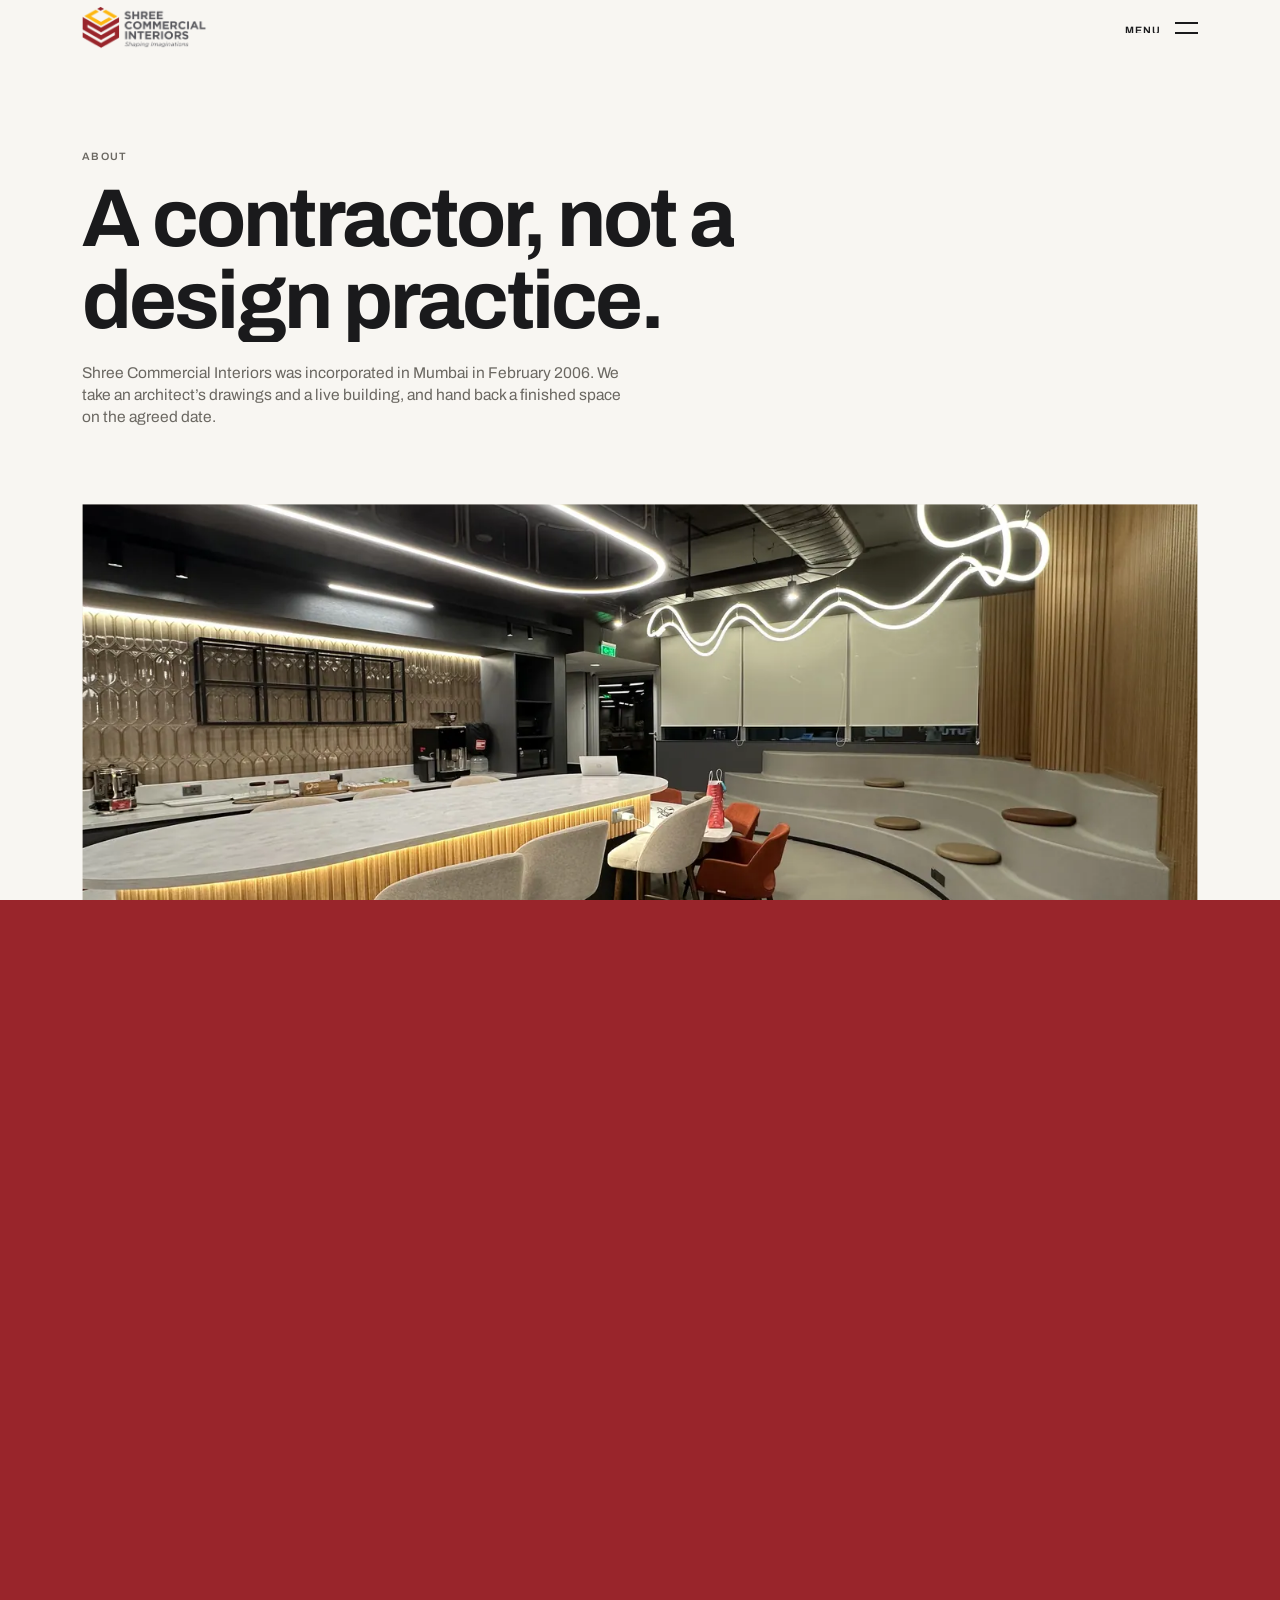
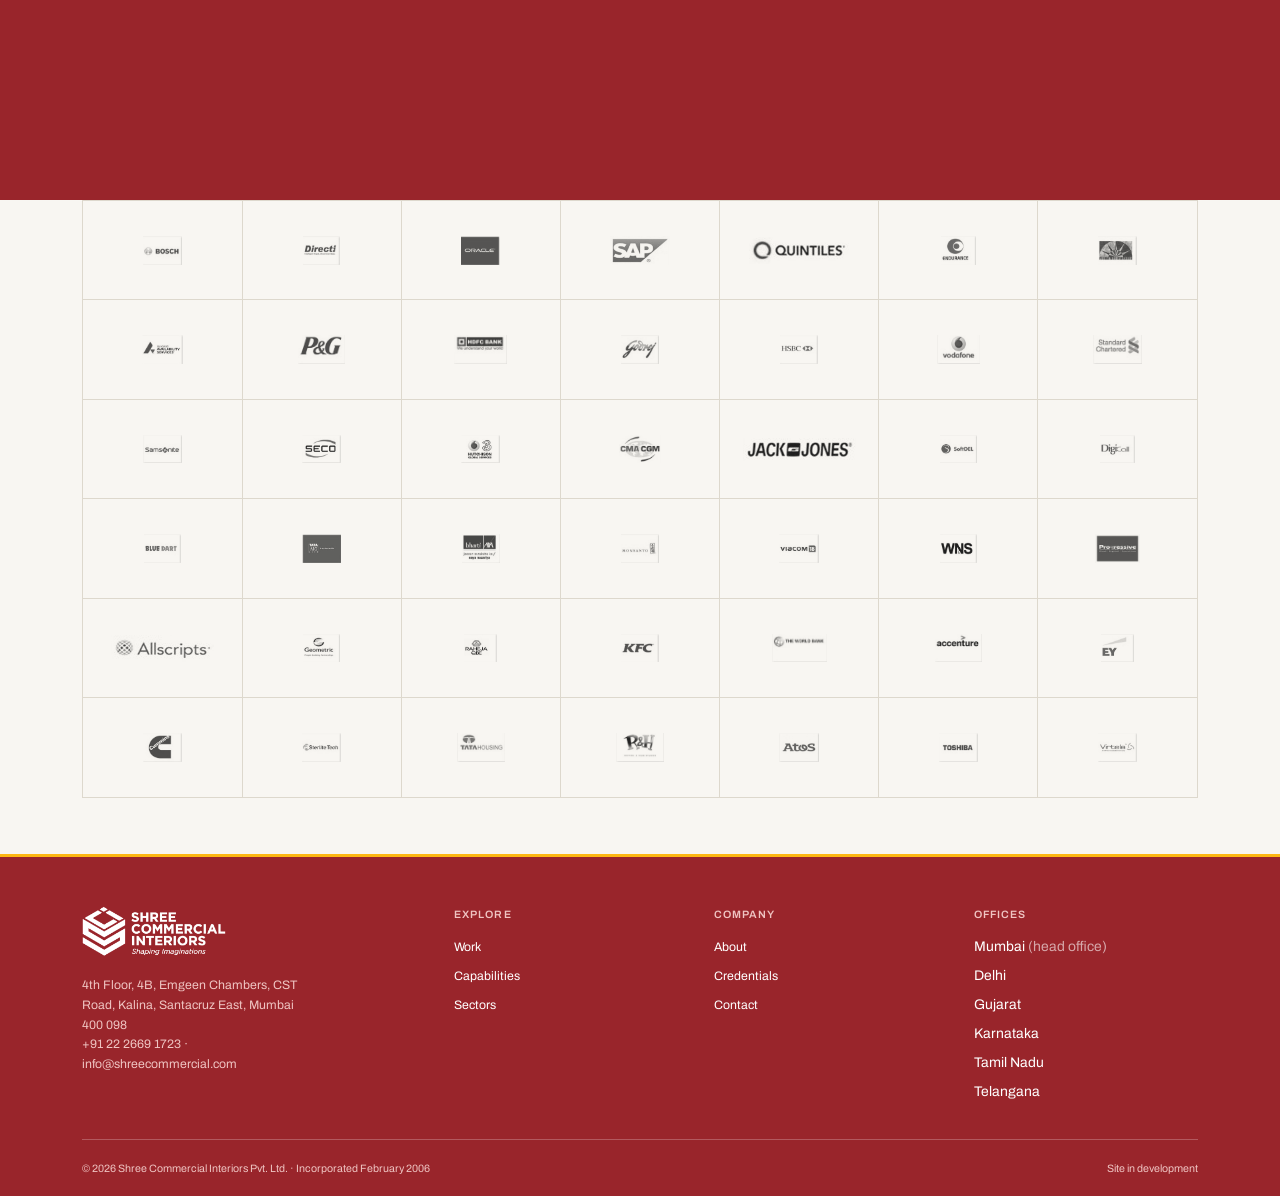
==== about.html @ 25ffe942 "Initial deploy of SCIPL static site" ====
<!-- GENERATED by tools/build_pages.py from _shell.html + _pages/about.html — do not hand-edit -->
<!DOCTYPE html>
<html lang="en" data-motion="on">
<head>
<meta charset="utf-8">
<meta name="viewport" content="width=device-width, initial-scale=1">
<title>About — SCIPL</title>
<meta name="description" content="Shree Commercial Interiors Pvt. Ltd., incorporated in Mumbai in February 2006. A turnkey interior contractor, not a design practice.">
<meta name="robots" content="noindex, nofollow">
<link rel="preconnect" href="https://fonts.googleapis.com">
<link rel="preconnect" href="https://fonts.gstatic.com" crossorigin>
<link href="https://fonts.googleapis.com/css2?family=Archivo:wght@400;500;600;700&display=swap" rel="stylesheet">
<link rel="stylesheet" href="assets/css/theme.css">
<link rel="stylesheet" href="assets/css/site.css">
<script>
  /* motion preference before first paint, so nothing animates that shouldn't.
     ?qa=1 is the screenshot rig's switch: it settles the page into its resting
     state (no intro, no transition veil, no entrances mid-flight) so a headless
     capture is deterministic and photographs the design rather than a frame of
     its animation. See tools/shots.ps1. */
  var _q = new URLSearchParams(location.search);
  var _qa = _q.get('qa') === '1';
  if (_qa) document.documentElement.dataset.qa = '1';
  document.documentElement.dataset.motion =
    _qa ? 'off' : (localStorage.getItem('scipl.motion') || 'on');

  /* ⭐ The intro decision is made HERE, in the head, before the first paint —
     not in motion.js at DOMContentLoaded. Deciding it later means the page
     paints, and only then does the curtain drop over it, which reads as a flash
     of the site followed by a loader: the exact opposite of the effect.
     ?intro=1 forces it, which is how to see it again without a new tab. */
  try {
    var _force = _q.get('intro') === '1';
    var _skip = _qa
      || (localStorage.getItem('scipl.motion') || 'on') === 'off'
      || matchMedia('(prefers-reduced-motion: reduce)').matches
      || (!_force && sessionStorage.getItem('scipl.intro') === '1');
    if (!_skip) {
      document.documentElement.dataset.intro = '1';
      sessionStorage.setItem('scipl.intro', '1');
    }
  } catch (e) { /* storage blocked: simply no intro */ }
</script>
</head>
<body data-page="about">

<a class="skip" href="#main">Skip to content</a>
<div class="progress" aria-hidden="true"></div>
<div class="cur" aria-hidden="true"><span class="cur__x"></span><span class="cur__lbl"></span></div>

<!-- ===================== INTRO ======================
     Once per session, hard-capped, skipped under reduced motion. The document
     below it is complete the whole time — see the note in site.css. -->
<div class="load" role="presentation">
  <div class="load__panel load__panel--a"></div>
  <div class="load__panel load__panel--b"></div>
  <div class="load__in">
    <img class="load__logo" src="assets/brand/scipl-logo.png" width="525" height="184" alt="">
    <span class="load__wm">Shaping imaginations since 2006</span>
  </div>
  <div class="load__n"><b>00</b><sup>%</sup></div>
  <div class="load__track"><i></i></div>
</div>

<!-- ===================== HEADER ===================== -->
<header class="hdr">
  <div class="wrap hdr__in">
    <!-- The real lockup from the client's deck, in two variants: the colour one
         for paper, a knockout for when the header sits over a photograph or the
         menu is open. See tools/build_brand_assets.py. -->
    <a class="brand" href="index.html" data-nav aria-label="Shree Commercial Interiors — home">
      <img class="brand__c" src="assets/brand/scipl-logo.png" width="525" height="184"
           alt="Shree Commercial Interiors">
      <img class="brand__w" src="assets/brand/scipl-logo-white.png" width="525" height="184"
           alt="" aria-hidden="true">
    </a>

    <button class="burger" aria-label="Menu" aria-expanded="false" aria-controls="menu">
      <span class="burger__lbl"><i>Menu</i><i>Menu</i></span>
      <span class="burger__bars" aria-hidden="true"><i></i><i></i></span>
    </button>
  </div>
</header>

<!-- ===================== MENU ======================
     The whole navigation, at every width. Every entry is a standalone page. -->
<nav class="menu" id="menu" aria-label="Primary" aria-hidden="true">
  <div class="menu__in">
    <ul class="menu__list">
      <li><a href="work.html" data-nav data-view="assets/img/ultratech-ahura-center-mumbai/01-880.jpg"><span class="n">01</span><span class="t">Work</span></a></li>
      <li><a href="capabilities.html" data-nav data-view="assets/img/tesla-service-center-mumbai/03-880.jpg"><span class="n">02</span><span class="t">Capabilities</span></a></li>
      <li><a href="sectors.html" data-nav data-view="assets/img/sparsh-hospital-hennur-bangalore/01-880.jpg"><span class="n">03</span><span class="t">Sectors</span></a></li>
      <li><a href="about.html" data-nav data-view="assets/img/knight-frank-office-bangalore/05-880.jpg"><span class="n">04</span><span class="t">About</span></a></li>
      <li><a href="credentials.html" data-nav data-view="assets/img/cpl-mumbai/02-880.jpg"><span class="n">05</span><span class="t">Credentials</span></a></li>
      <li><a href="contact.html" data-nav data-view="assets/img/phoenix-centaurus-hyderabad/01-880.jpg"><span class="n">06</span><span class="t">Contact</span></a></li>
    </ul>
    <div class="menu__view" aria-hidden="true"></div>
    <div class="menu__foot">
      <p class="meta">Mumbai · Delhi · Gujarat · Karnataka · Tamil Nadu · Telangana</p>
      <p><a class="u" href="tel:+912226691723">+91 22 2669 1723</a> &nbsp;·&nbsp;
         <a class="u" href="mailto:info@shreecommercial.com">info@shreecommercial.com</a></p>
    </div>
  </div>
</nav>

<main id="main">
<section class="section" style="padding-top:calc(var(--header-h) + var(--section-y))">
  <div class="wrap">
    <div class="ph__title">
      <p class="meta">About</p>
      <h1 class="display" style="margin-top:var(--space-4);max-width:16ch">A contractor, not a design practice.</h1>
      <p class="lead muted" style="margin-top:var(--space-5)">Shree Commercial Interiors was
        incorporated in Mumbai in February 2006. We take an architect’s drawings and a live
        building, and hand back a finished space on the agreed date.</p>
    </div>
  </div>
</section>

<section class="section" style="padding-top:0">
  <div class="wrap">
    <div class="fig rv" style="aspect-ratio:21/9">
      <picture>
        <source type="image/webp" srcset="assets/img/knight-frank-office-bangalore/05-880.webp 880w, assets/img/knight-frank-office-bangalore/05-1400.webp 1400w, assets/img/knight-frank-office-bangalore/05-2000.webp 2000w" sizes="100vw">
        <img src="assets/img/knight-frank-office-bangalore/05-1400.jpg" alt="Knight Frank, Bangalore — interior fit-out by SCIPL" loading="lazy" decoding="async">
      </picture>
    </div>
  </div>
</section>

<!-- ⭐ No statistics band on the homepage — SCIPL loses that comparison against
     competitors claiming 900+ and 1800+ projects. Here, on a page a reader has
     chosen to open, the same facts are context rather than a contest. -->
<section class="section">
  <div class="wrap">
    <div class="stats rv-stagger">
      <!-- deliberately not a count-up: a year rolling from zero reads as a
           quantity, which it is not -->
      <div class="stat"><b>2006</b><p>Incorporated in Mumbai, February 2006</p></div>
      <div class="stat"><b><span data-count="100" data-suffix="+">100+</span></b><p>Projects delivered</p></div>
      <div class="stat"><b><span data-count="6">6</span></b><p>States with a branch presence</p></div>
      <div class="stat"><b><span data-count="15">15</span></b><p>Trades carried in-house or coordinated</p></div>
    </div>
  </div>
</section>

<section class="section field">
  <svg class="field__mark" viewBox="0 0 240 176" fill="none" aria-hidden="true">
    <path fill="currentColor" d="M120 26 186 49v22l-66 23-66-23V49z"/>
    <path fill="currentColor" d="M120 96 202 68v26l-82 28-82-28V68z"/>
    <path fill="currentColor" d="M120 132 202 104v26l-82 28-82-28v-26z"/>
  </svg>
  <div class="wrap">
    <div class="sec-head">
      <div class="sec-head__l">
        <span class="bar" aria-hidden="true"></span>
        <h2>Management</h2>
      </div>
      <p class="sec-head__r">Named accountability, above and below director level.</p>
    </div>
    <div class="grid grid--3 rv-stagger">
      <div>
        <h4>Mahendra Mandal</h4>
        <p class="meta" style="margin-top:var(--space-2)">Founder &amp; Director</p>
        <p style="margin-top:var(--space-4);font-size:var(--fs-small)">Founded the company in 2006
          and has led delivery on every major account since.</p>
      </div>
      <div>
        <h4>Babita Mandal</h4>
        <p class="meta" style="margin-top:var(--space-2)">Director, Business Development</p>
        <p style="margin-top:var(--space-4);font-size:var(--fs-small)">Client relationships,
          tendering and the commercial side of every contract.</p>
      </div>
      <div>
        <h4><span class="awaiting" title="Placeholder — awaiting content from SCIPL">Project delivery team</span></h4>
        <p class="meta" style="margin-top:var(--space-2)">Project managers &amp; site in-charge</p>
        <p style="margin-top:var(--space-4);font-size:var(--fs-small)">Names and photographs to be
          supplied — no competitor in the sector names anyone below director level, which is
          exactly why doing so is worth it.</p>
      </div>
    </div>
  </div>
</section>

<section class="section">
  <div class="wrap">
    <div class="sec-head">
      <div class="sec-head__l">
        <span class="bar" aria-hidden="true"></span>
        <h2>Clients</h2>
      </div>
      <p class="sec-head__r"><span class="awaiting" title="Placeholder — awaiting content from SCIPL">Logos recovered from the 2026 profile deck — vector originals still to be supplied</span></p>
    </div>
    <div class="logos logos--grid"></div>
  </div>
</section>
</main>

<!-- ===================== FOOTER ===================== -->
<footer class="ftr">
  <div class="wrap">
    <div class="ftr__cols">
      <div>
        <a class="brand brand--solo" href="index.html" data-nav>
          <img class="brand__w" src="assets/brand/scipl-logo-white.png" width="525" height="184"
               alt="Shree Commercial Interiors">
        </a>
        <p style="margin-top:var(--space-5);max-width:32ch">
          4th Floor, 4B, Emgeen Chambers, CST Road, Kalina, Santacruz East, Mumbai 400 098<br>
          <a class="u" href="tel:+912226691723">+91 22 2669 1723</a> ·
          <a class="u" href="mailto:info@shreecommercial.com">info@shreecommercial.com</a>
        </p>
      </div>
      <div><h5>Explore</h5><ul>
        <li><a class="u" href="work.html" data-nav>Work</a></li>
        <li><a class="u" href="capabilities.html" data-nav>Capabilities</a></li>
        <li><a class="u" href="sectors.html" data-nav>Sectors</a></li>
      </ul></div>
      <div><h5>Company</h5><ul>
        <li><a class="u" href="about.html" data-nav>About</a></li>
        <li><a class="u" href="credentials.html" data-nav>Credentials</a></li>
        <li><a class="u" href="contact.html" data-nav>Contact</a></li>
      </ul></div>
      <div><h5>Offices</h5><ul>
        <li>Mumbai <span style="opacity:.6">(head office)</span></li>
        <li>Delhi</li><li>Gujarat</li><li>Karnataka</li><li>Tamil Nadu</li><li>Telangana</li>
      </ul></div>
    </div>
    <div class="ftr__base">
      <span>&copy; <span data-year></span> Shree Commercial Interiors Pvt. Ltd. · Incorporated February 2006</span>
      <span>Site in development</span>
    </div>
  </div>
</footer>

<script src="assets/vendor/gsap.min.js"></script>
<script src="assets/vendor/ScrollTrigger.min.js"></script>
<script src="assets/vendor/lenis.min.js"></script>
<script src="data/site-data.js"></script>
<script src="data/hero.js"></script>
<script src="data/logos.js"></script>
<script src="data/corrections.js"></script>
<script src="assets/js/motion.js"></script>
<script src="assets/js/site.js"></script>
</body>
</html>
---- assets/css/theme.css ----
/* ===========================================================================
   SCIPL — THEME
   ---------------------------------------------------------------------------
   One identity, not three. The prototype shipped Workshop / Marque / Measure so
   the client could choose; they did, and they chose across two of them:

     from WORKSHOP   Archivo, display set solid, the gold rule above a heading,
                     content uncovered rather than faded, the crosshair cursor
     from MEASURE    the warm bone ground, and maroon used as a full-bleed FIELD
                     — a chapter break the page falls into, not a link colour

   So this file is the intersection of those two documents, resolved into a
   single set of tokens. There is no [data-theme] switch any more and no theme
   layer indirection: site.css reads these names directly.

   Read brand/00-foundation.md, brand/01-blueprint.md (Workshop) and
   brand/03-imprint.md (Measure) before changing anything here.
   =========================================================================== */

/* ⭐ GLOBAL UI SCALE. Every size below is in rem off this one multiplier, so it
   rescales type, spacing, header and section rhythm together — what browser
   zoom does, baked in so every visitor sees the intended density.

   0.82: a notch tighter than the prototype's 0.8 felt, because the client asked
   for vertically compacter pages and the honest fix for that is spacing (see
   --section-y), not shrinking the type until it is hard to read. */
:root{ --ui: 0.82; }
html{ font-size: calc(16px * var(--ui)); }

:root{

  /* ---------------------------------------------------------- surface ---- */
  --bg:            #F8F6F2;   /* Workshop paper warmed toward Measure's bone */
  --bg-alt:        #EFEBE3;
  --surface:       #FFFFFF;
  --fg:            #1A1A1C;
  --fg-muted:      #6B6862;
  --rule:          #DDD8CD;
  --border:        #8B8780;

  /* ------------------------------------------------------------ brand ---- */
  /* Sampled from the logo pixels, not from the deck. Maroon is AAA on this
     ground (7.9:1) and carries text. Gold is 1.8:1 — it is a SURFACE colour and
     is used here only as a drawn graphic (the section rule) or as a hairline on
     a maroon field, never as text on paper. */
  --accent:        #99252B;
  --accent-hover:  #7E1B22;
  --accent-tint:   #F7EBE9;
  --on-accent:     #FFFFFF;
  --gold:          #FDB713;

  /* ------------------------------------------------- the maroon field ---- */
  /* Measure's signature: a chapter the page drops into full-bleed. */
  --field-bg:      #99252B;
  --field-fg:      #FFFFFF;
  --field-muted:   #EFC4C2;
  --field-rule:    rgba(255,255,255,.24);
  --field-accent:  #FDB713;

  --ink:           #141416;   /* the one near-black band: the loader curtain */

  /* ------------------------------------------------------------- type ---- */
  --font-display: 'Archivo', -apple-system, BlinkMacSystemFont, 'Segoe UI', Roboto, sans-serif;
  --font-body:    'Archivo', -apple-system, BlinkMacSystemFont, 'Segoe UI', Roboto, sans-serif;
  --font-mono:    ui-monospace, 'SF Mono', Menlo, Consolas, monospace;

  --fs-display: clamp(2.75rem, 1.1rem + 6.4vw, 6.25rem);
  --fs-h1:      clamp(2rem,    1.1rem + 3.6vw, 3.5rem);
  --fs-h2:      clamp(1.5rem,  1.0rem + 2.1vw, 2.625rem);
  --fs-h3:      clamp(1.25rem, 0.95rem + 1.2vw, 1.875rem);
  --fs-h4:      1.375rem;
  --fs-lg:      1.1875rem;
  --fs-body:    1.0625rem;
  --fs-small:   0.9375rem;
  --fs-meta:    0.8125rem;

  /* Display type SET SOLID. The two sites rated best in the sector study run
     ~1.0 leading (BW 54/54, Depa 68/70); it is their shared signature. */
  --lh-solid: 1;
  --lh-tight: 1.08;
  --lh-body:  1.6;

  --track-display: -0.035em;
  --track-h:       -0.025em;
  --track-meta:     0.1em;

  --w-display: 700;
  --w-h:       600;
  --w-body:    400;
  --w-strong:  600;

  --measure: 62ch;

  /* ------------------------------------------------------------ space ---- */
  --radius: 0;                 /* sector grammar: eight competitors, zero radius */
  --container: 92rem;
  --gutter: clamp(1.25rem, 3.6vw, 3.5rem);

  --space-1:0.25rem;  --space-2:0.5rem;  --space-3:0.75rem; --space-4:1rem;
  --space-5:1.5rem;   --space-6:2rem;    --space-7:2.75rem; --space-8:3.75rem;
  --space-9:5rem;     --space-10:6.5rem; --space-11:8rem;

  /* ⭐ THE COMPACTNESS DIAL. The client's note was that the pages ran too tall.
     Section padding is the whole of that problem — the prototype sat at 8rem top
     and bottom, which is 16rem of nothing between every two ideas. Halved, and
     expressed once so it stays consistent. */
  --section-y:  clamp(2.75rem, 4.4vw, 4.5rem);
  --section-y-lg: clamp(3.75rem, 6vw, 6rem);

  --header-h:     4.25rem;
  --header-h-min: 3.375rem;

  /* ----------------------------------------------------------- motion ---- */
  /* Workshop's 480ms expo-out is the base character: unhurried but not slow,
     and it decelerates hard, which is what makes an uncover read as a physical
     edge passing rather than a fade. One duration, one curve — BW applies 0.5s
     across 65 rules and it is the tidiest motion in the sector. */
  --duration:      440ms;
  --duration-fast: 220ms;
  --duration-slow: 900ms;
  --ease:      cubic-bezier(0.16, 1, 0.3, 1);
  --ease-out:  cubic-bezier(0.22, 1, 0.36, 1);
  --ease-io:   cubic-bezier(0.76, 0, 0.24, 1);

  --hero-vh: 92svh;
}

@media (prefers-reduced-motion: reduce){
  :root{ --duration:1ms; --duration-fast:1ms; --duration-slow:1ms; }
}
---- assets/css/site.css ----
/* ===========================================================================
   SCIPL — SITE
   Layout and components. Written against theme.css only.
   =========================================================================== */

*,*::before,*::after{ box-sizing:border-box; border-radius:var(--radius); }

html{ -webkit-text-size-adjust:100%; }

body{
  margin:0;
  background:var(--bg);
  color:var(--fg);
  font-family:var(--font-body);
  font-size:var(--fs-body);
  font-weight:var(--w-body);
  line-height:var(--lh-body);
  -webkit-font-smoothing:antialiased;
  overflow-x:hidden;
}
body.is-locked{ overflow:hidden; }

img,video{ max-width:100%; display:block; }
button{ font:inherit; color:inherit; background:none; border:0; cursor:pointer; }
input,select,textarea{ font:inherit; color:inherit; }

:focus-visible{ outline:2px solid var(--accent); outline-offset:3px; }
::selection{ background:var(--accent); color:var(--on-accent); }

.skip{
  position:absolute; left:var(--space-4); top:-6rem; z-index:400;
  background:var(--fg); color:var(--bg);
  padding:var(--space-3) var(--space-5); font-size:var(--fs-small);
  transition:top var(--duration-fast) var(--ease);
}
.skip:focus{ top:var(--space-4); }

/* ============================================================== TYPE ===== */
h1,h2,h3,h4,h5{ margin:0; font-family:var(--font-display); }
h1{ font-size:var(--fs-h1); line-height:var(--lh-solid); letter-spacing:var(--track-h); font-weight:var(--w-h); }
h2{ font-size:var(--fs-h2); line-height:var(--lh-tight); letter-spacing:var(--track-h); font-weight:var(--w-h); }
h3{ font-size:var(--fs-h3); line-height:1.14; letter-spacing:var(--track-h); font-weight:var(--w-h); }
h4{ font-size:var(--fs-h4); line-height:1.25; font-weight:var(--w-strong); }
p{ margin:0 0 1em; }
p:last-child{ margin-bottom:0; }

.display{
  font-family:var(--font-display);
  font-size:var(--fs-display);
  line-height:var(--lh-solid);
  letter-spacing:var(--track-display);
  font-weight:var(--w-display);
  margin:0;
}
.lead{ font-size:var(--fs-lg); line-height:1.42; max-width:var(--measure); }
.muted{ color:var(--fg-muted); }
.measure{ max-width:var(--measure); }

.meta{
  font-size:var(--fs-meta); font-weight:var(--w-strong);
  letter-spacing:var(--track-meta); text-transform:uppercase;
  color:var(--fg-muted); font-variant-numeric:tabular-nums;
  margin:0;
}
.num{ font-variant-numeric:tabular-nums; }

a{ color:var(--accent); text-decoration:none; }

/* underline that draws itself from the left */
.u{ position:relative; display:inline-block; }
.u::after{
  content:''; position:absolute; left:0; bottom:-2px; height:1px; width:100%;
  background:currentColor; transform:scaleX(0); transform-origin:left;
  transition:transform var(--duration) var(--ease);
}
.u:hover::after,.u:focus-visible::after{ transform:scaleX(1); }

.arw{ display:inline-flex; align-items:center; gap:.55em; }
.arw svg{ transition:transform var(--duration) var(--ease); flex:none; }
.arw:hover svg{ transform:translateX(7px); }

/* ============================================================ LAYOUT ===== */
.wrap{ width:100%; max-width:var(--container); margin-inline:auto; padding-inline:var(--gutter); }
.section{ padding-block:var(--section-y); }
.section--lg{ padding-block:var(--section-y-lg); }
.rule{ border:0; border-top:1px solid var(--rule); margin:0; }

/* ⭐ The section head. Workshop's signature is the gold bar above the heading —
   3px x 48px, drawn in by motion.js rather than simply appearing. The width is
   the animated property, so it must have a resting value here for the no-JS and
   reduced-motion paths. */
.sec-head{
  display:flex; align-items:flex-end; justify-content:space-between;
  gap:var(--space-6) var(--space-8); flex-wrap:wrap;
  padding-bottom:var(--space-4); margin-bottom:var(--space-6);
  border-bottom:1px solid var(--rule);
}
.sec-head h2{ max-width:20ch; }
.sec-head__l{ min-width:0; }
/* 46ch, not 34 — at 34 the standing notes in this slot all broke with a single
   orphaned word on the second line. */
.sec-head__r{ font-size:var(--fs-small); color:var(--fg-muted); max-width:46ch; text-align:right; }
.bar{
  display:block; height:3px; width:3rem; background:var(--gold);
  margin-bottom:var(--space-4); transform-origin:left center;
}
.field .bar{ background:var(--field-accent); }

/* =========================================================== BUTTONS ===== */
.btn{
  display:inline-flex; align-items:center; gap:.6em;
  padding:.9em 1.7em;
  font-size:var(--fs-small); font-weight:var(--w-strong); letter-spacing:.02em;
  border:1px solid currentColor;
  position:relative; overflow:hidden; isolation:isolate;
  transition:color var(--duration) var(--ease), border-color var(--duration) var(--ease);
}
/* the fill wipes up from the bottom edge rather than cross-fading */
.btn::before{
  content:''; position:absolute; inset:0; z-index:-1;
  background:var(--accent-hover);
  transform:scaleY(0); transform-origin:bottom;
  transition:transform var(--duration) var(--ease);
}
.btn:hover::before{ transform:scaleY(1); }
.btn--primary{ background:var(--accent); color:var(--on-accent); border-color:var(--accent); }
.btn--primary:hover{ border-color:var(--accent-hover); }
.btn--ghost{ color:inherit; }
.btn--ghost::before{ background:var(--fg); }
.btn--ghost:hover{ color:var(--bg); border-color:var(--fg); }
.on-dark .btn--ghost::before{ background:#fff; }
.on-dark .btn--ghost:hover{ color:#111; border-color:#fff; }
.field .btn--primary{ background:var(--field-fg); color:var(--field-bg); border-color:var(--field-fg); }
.field .btn--primary::before{ background:var(--field-accent); }
.field .btn--primary:hover{ color:#3A1012; border-color:var(--field-accent); }

/* ============================================================ LOADER ===== */
/* ⭐ The client asked for a Padams-style intro: the logo, and a 0 -> 100 count.
   Our own reference study is on record against entry gates — Padams' is part of
   why it feels slow. Both hold, with these rules:
     · shown once per SESSION, not per page view
     · hard-capped in JS regardless of what is still loading
     · never shown under prefers-reduced-motion
     · the page beneath is fully built and readable the whole time; the curtain
       is decoration over finished content, not a gate in front of unfinished
   Markup is inert until .is-armed, so a JS failure cannot trap the page. */
/* Hidden by default and shown by an attribute the HEAD sets, so on the visit
   that gets an intro the curtain is painted in the very first frame — there is
   no moment where the page is visible underneath it. */
.load{ display:none; }
html[data-intro] .load{
  display:block; position:fixed; inset:0; z-index:500;
  pointer-events:none;
  /* ⭐ Safety. If the script that runs the count never arrives, this clears the
     curtain on its own just after the point the normal path would have. A
     decorative intro must never be able to hold the page hostage. */
  animation:loadBail 1ms linear 2.6s forwards;
}
@keyframes loadBail{ to{ opacity:0; visibility:hidden; } }
/* The curtain is PAPER, not near-black: the lockup is drawn for a light ground
   and this is the one moment the site shows it at size, so it should be the
   real thing rather than a knockout. It parts to reveal the dark hero, which
   makes the contrast the reveal rather than a colour the logo has to survive. */
.load__panel{
  position:absolute; inset:0 0 50% 0; background:var(--bg);
  transform:translateY(0); will-change:transform;
}
.load__panel--b{ inset:50% 0 0 0; }
.load__in{
  position:absolute; inset:0; z-index:2;
  display:grid; place-content:center; justify-items:center; gap:var(--space-5);
  color:var(--fg);
}
.load__logo{
  width:min(22rem,52vw); height:auto;
  clip-path:inset(0 100% 0 0);       /* uncovered left to right by the counter */
}
.load__wm{
  font-size:var(--fs-meta); letter-spacing:.28em; text-transform:uppercase;
  color:var(--fg-muted); opacity:0; text-indent:.28em;
}
.load__n{
  position:absolute; right:var(--gutter); bottom:var(--gutter); z-index:2;
  font-family:var(--font-display); font-weight:var(--w-display);
  font-variant-numeric:tabular-nums;
  font-size:clamp(3rem,9vw,6.5rem); line-height:1; letter-spacing:-.045em;
  color:var(--accent);
}
.load__n sup{ font-size:.26em; vertical-align:super; opacity:.45; margin-left:.15em; }
.load__track{
  position:absolute; left:var(--gutter); right:var(--gutter); bottom:var(--gutter); z-index:2;
  height:2px; background:var(--rule);
}
.load__track i{
  display:block; height:100%; background:var(--gold);
  transform:scaleX(0); transform-origin:left;
}

/* ============================================================ CURSOR ===== */
/* Workshop's crosshair — the client named it specifically. Hidden on touch. */
.cur{ display:none; }
@media (hover:hover) and (pointer:fine){
  .cur{
    display:block; position:fixed; left:0; top:0; z-index:450;
    pointer-events:none; opacity:0; transition:opacity 240ms linear;
    mix-blend-mode:difference;
  }
  .cur.is-on{ opacity:1; }
  .cur__x{ position:absolute; translate:-50% -50%; }
  .cur__x::before,.cur__x::after{
    content:''; position:absolute; background:#fff;
    transition:width var(--duration) var(--ease), height var(--duration) var(--ease);
  }
  .cur__x::before{ left:50%; top:50%; translate:-50% -50%; width:1px; height:18px; }
  .cur__x::after{ left:50%; top:50%; translate:-50% -50%; width:18px; height:1px; }
  .cur.is-media .cur__x::before{ height:34px; }
  .cur.is-media .cur__x::after{ width:34px; }
  .cur__lbl{
    position:absolute; translate:-50% 0; white-space:nowrap;
    font-size:11px; letter-spacing:.16em; text-transform:uppercase; color:#fff;
    opacity:0; transition:opacity var(--duration-fast) var(--ease);
  }
  .cur.is-media .cur__lbl{ opacity:1; }
  body.has-cur, body.has-cur a, body.has-cur button{ cursor:none; }
}

/* ========================================================== PROGRESS ===== */
.progress{
  position:fixed; inset:0 0 auto 0; z-index:120; height:2px;
  background:var(--accent); transform:scaleX(0); transform-origin:left;
}

/* ============================================================ HEADER ===== */
.hdr{
  position:fixed; inset:0 0 auto 0; z-index:200;
  height:var(--header-h);
  display:flex; align-items:center;
  border-bottom:1px solid transparent;
  transition:height var(--duration) var(--ease),
             background-color var(--duration) var(--ease),
             border-color var(--duration) var(--ease),
             color var(--duration) var(--ease),
             transform var(--duration) var(--ease);
}
.hdr.is-over{ color:#fff; }
.hdr.is-stuck{
  height:var(--header-h-min);
  background:color-mix(in srgb, var(--bg) 88%, transparent);
  backdrop-filter:blur(10px);
  color:var(--fg); border-bottom-color:var(--rule);
}
.hdr.is-hidden{ transform:translateY(-101%); }
body.menu-open .hdr{ transform:none; color:#fff; background:transparent; border-color:transparent; backdrop-filter:none; }
.hdr__in{ display:flex; align-items:center; justify-content:space-between; gap:var(--space-5); width:100%; }

/* The real lockup, two variants stacked in the same box: colour for paper, a
   knockout for over photography and on the maroon footer. Cross-fading them is
   the one place a fade is the right answer — it is a colour change on one
   object, not content arriving. */
.brand{ display:block; position:relative; width:9.5rem; flex:none; line-height:0; }
.brand img{
  display:block; width:100%; height:auto;
  transition:opacity var(--duration) var(--ease);
}
.brand__w{ position:absolute; inset:0; opacity:0; }
.hdr.is-over .brand__c,
body.menu-open .brand__c{ opacity:0; }
.hdr.is-over .brand__w,
body.menu-open .brand__w{ opacity:1; }
.brand--solo{ width:11rem; }
.brand--solo .brand__w{ position:static; opacity:1; }

/* ---- the burger. Its own hover behaviour, since it is now the whole nav ---- */
.burger{
  display:flex; align-items:center; gap:var(--space-4);
  padding:.5rem 0; color:inherit;
}
.burger__lbl{
  font-size:var(--fs-meta); letter-spacing:var(--track-meta); text-transform:uppercase;
  font-weight:var(--w-strong); overflow:hidden; height:1em; display:block;
}
.burger__lbl i{ display:block; font-style:normal; transition:transform var(--duration) var(--ease); }
.burger:hover .burger__lbl i{ transform:translateY(-100%); }
.burger__bars{ position:relative; width:1.75rem; height:.75rem; flex:none; }
.burger__bars i{
  position:absolute; left:0; height:1.5px; width:100%; background:currentColor;
  transform-origin:right center;
  transition:transform var(--duration) var(--ease), opacity var(--duration-fast) linear;
}
.burger__bars i:nth-child(1){ top:0; }
.burger__bars i:nth-child(2){ top:.75rem; }
/* the two rules retract from the left, staggered, then reform as a cross */
.burger:hover .burger__bars i:nth-child(1){ transform:scaleX(.62); }
.burger:hover .burger__bars i:nth-child(2){ transform:scaleX(.84); transition-delay:60ms; }
body.menu-open .burger__bars i{ transform-origin:center; }
body.menu-open .burger__bars i:nth-child(1){ transform:translateY(.375rem) rotate(45deg); }
body.menu-open .burger__bars i:nth-child(2){ transform:translateY(-.375rem) rotate(-45deg); }

/* ============================================================== MENU ===== */
/* Full-screen, and it is now the only navigation at every width. Every entry is
   a real standalone page — the client's complaint was that these used to jump to
   a section of an over-long homepage. */
.menu{
  position:fixed; inset:0; z-index:190;
  background:var(--ink); color:#F4F1EC;
  /* ⭐ No `visibility` here, deliberately. visibility is inherited AND animatable,
     so transitioning it on the panel leaves every descendant computing `hidden`
     for the length of the wipe — which is why the contact line at the foot of
     this menu silently failed to paint. The panel is hidden by its clip-path
     alone; `pointer-events` stops it swallowing clicks while closed, and site.js
     sets `inert` + aria-hidden so it is neither focusable nor readable either. */
  pointer-events:none;
  clip-path:inset(0 0 100% 0);
  transition:clip-path var(--duration-slow) var(--ease-io);
}
body.menu-open .menu{ pointer-events:auto; clip-path:inset(0 0 0% 0); }
.menu__in{
  height:100%; display:grid; grid-template-columns:1.05fr .95fr;
  align-items:center; gap:var(--space-9);
  padding:calc(var(--header-h) + var(--space-7)) var(--gutter) var(--space-7);
  max-width:var(--container); margin-inline:auto;
}
.menu__list{ list-style:none; margin:0; padding:0; }
.menu__list li{ overflow:hidden; }
.menu__list a{
  display:flex; align-items:baseline; gap:var(--space-5);
  padding:.28em 0; color:inherit;
  font-family:var(--font-display); font-weight:var(--w-display);
  font-size:clamp(1.9rem,4.6vw,3.75rem); line-height:1.06; letter-spacing:var(--track-display);
  transform:translateY(105%);
  transition:transform var(--duration) var(--ease);
}
body.menu-open .menu__list a{ transform:none; }
.menu__list .n{
  font-size:.75rem; letter-spacing:.2em; opacity:.4; flex:none;
  font-weight:var(--w-strong); transition:opacity var(--duration) var(--ease);
}
/* ⭐ the hover the client asked for: everything ELSE recedes, the hovered item
   advances and pulls the gold rule out with it. Dimming the siblings rather
   than brightening the target is what makes it read at this size. */
.menu__list a span.t{ position:relative; display:inline-block; transition:transform var(--duration) var(--ease); }
.menu__list a span.t::after{
  content:''; position:absolute; left:0; right:0; bottom:.12em; height:3px;
  background:var(--gold); transform:scaleX(0); transform-origin:left;
  transition:transform var(--duration) var(--ease);
}
@media (hover:hover){
  .menu__list:hover a{ opacity:.34; }
  .menu__list a:hover{ opacity:1; }
  .menu__list a:hover span.t{ transform:translateX(.4em); }
  .menu__list a:hover span.t::after{ transform:scaleX(1); }
  .menu__list a:hover .n{ opacity:1; }
}
.menu__list a[aria-current] span.t::after{ transform:scaleX(1); background:var(--accent); }

/* the preview plate — swaps to the hovered item's photograph with a clip wipe */
.menu__view{ position:relative; aspect-ratio:4/3; overflow:hidden; background:#1D1D20; }
.menu__view img{
  position:absolute; inset:0; width:100%; height:100%; object-fit:cover;
  opacity:0; clip-path:inset(0 0 100% 0);
  transition:clip-path var(--duration-slow) var(--ease), opacity 1ms linear var(--duration-slow);
}
.menu__view img.is-on{ opacity:1; clip-path:inset(0 0 0% 0); transition:clip-path var(--duration-slow) var(--ease), opacity 1ms linear; }
.menu__foot{
  grid-column:1 / -1; display:flex; justify-content:space-between; gap:var(--space-5);
  flex-wrap:wrap; align-items:flex-end;
  padding-top:var(--space-5); border-top:1px solid rgba(244,241,236,.16);
  font-size:var(--fs-small);
}
.menu__foot a{ color:#F4F1EC; }
.menu__foot .meta{ color:rgba(244,241,236,.5); }

/* ============================================================== HERO ===== */
/* The client asked for the opening frame to be fuller and to move: three or
   four shots on an auto-advancing carousel rather than one still. */
.hero{
  position:relative; min-height:var(--hero-vh);
  display:flex; align-items:flex-end; overflow:hidden;
  background:var(--ink);
}
.hero__stage{ position:absolute; inset:0; z-index:0; }
.hero__slide{
  position:absolute; inset:0;
  clip-path:inset(0 0 0 100%);      /* parked off the right edge */
  will-change:clip-path;
}
.hero__slide.is-live{ clip-path:inset(0 0 0 0); z-index:1; }
.hero__slide picture{ display:block; width:100%; height:100%; }
.hero__slide img{ width:100%; height:100%; object-fit:cover; will-change:transform; }
/* the clip sits over its own still and fades in only once it can actually play,
   so a slow connection sees the photograph rather than a black rectangle */
.hero__slide video{
  position:absolute; inset:0; z-index:1;
  width:100%; height:100%; object-fit:cover;
  opacity:0; transition:opacity 700ms var(--ease);
}
.hero__slide video.is-on{ opacity:1; }
/* A still that holds for five seconds is a dead frame, so the live plate drifts.
   Applied to the IMAGE only — the two slides that carry a clip already have
   camera movement of their own, and drifting that as well reads as a mistake. */
.hero__slide.is-live img{ animation:heroDrift 9s linear forwards; }
@keyframes heroDrift{
  from{ transform:scale(1.035) translate3d(0,0,0); }
  to  { transform:scale(1.10) translate3d(-1.2%,0,0); }
}
@media (prefers-reduced-motion: reduce){
  .hero__slide.is-live img{ animation:none; }
}
.hero__scrim{
  position:absolute; inset:0; z-index:1; pointer-events:none;
  /* The plates are bright, wide-angle interiors and the headline sits over the
     lower-left of them. Two gradients rather than one flat wash: the vertical
     one carries the header and the caption bar, the horizontal one buys contrast
     for the display type without greying out the whole photograph. */
  background:
    linear-gradient(180deg, rgba(10,10,11,.55) 0%, rgba(10,10,11,.08) 26%, rgba(10,10,11,.26) 58%, rgba(10,10,11,.86) 100%),
    linear-gradient(100deg, rgba(10,10,11,.72) 0%, rgba(10,10,11,.34) 34%, rgba(10,10,11,0) 66%);
}
.hero__in{
  position:relative; z-index:2; color:#fff; width:100%;
  padding-block:var(--space-9) calc(var(--space-9) + 1.5rem);  /* clears the bar */
}
.hero__in .meta{ color:rgba(255,255,255,.7); }
.hero .display{ max-width:15ch; margin-top:var(--space-4); }
.hero__cta{ margin-top:var(--space-6); display:flex; gap:var(--space-4); flex-wrap:wrap; }

/* ⭐ The carousel's furniture: ONE baseline row across the foot of the hero, on
   the same left gutter as the headline above it. It was previously a free-
   floating stack pinned to the right corner, aligned to nothing. */
.hero__bar{
  position:absolute; z-index:3; left:0; right:0; bottom:var(--space-6);
  display:flex; align-items:center; justify-content:space-between;
  gap:var(--space-6); color:#fff;
}
.hero__cap{
  margin:0; font-size:var(--fs-meta); letter-spacing:.06em;
  color:rgba(255,255,255,.68); min-width:0;
}
.hero__cap b{ font-weight:var(--w-strong); color:#fff; letter-spacing:.04em; }
.hero__cap span::before{ content:'·'; margin:0 .5em; opacity:.5; }

.hero__nav{ display:flex; align-items:center; gap:var(--space-5); flex:none; }
.hero__arrow{
  width:2.5rem; height:2.5rem; flex:none;
  display:grid; place-items:center; color:#fff;
  border:1px solid rgba(255,255,255,.34);
  transition:background var(--duration) var(--ease), border-color var(--duration) var(--ease),
             color var(--duration) var(--ease);
}
.hero__arrow svg{ width:1.125rem; height:auto; transition:transform var(--duration) var(--ease); }
.hero__arrow:hover{ background:#fff; border-color:#fff; color:var(--fg); }
.hero__arrow--prev:hover svg{ transform:translateX(-3px); }
.hero__arrow--next:hover svg{ transform:translateX(3px); }
.hero__arrow + .hero__arrow{ margin-left:calc(var(--space-5) * -1 + 1px); } /* share one edge */

.hero__ticks{ display:flex; gap:var(--space-2); align-items:center; }
.hero__tick{ width:2rem; height:2px; background:rgba(255,255,255,.32); position:relative; overflow:hidden; }
.hero__tick i{ position:absolute; inset:0; background:#fff; transform:scaleX(0); transform-origin:left;
  transition:transform var(--duration) var(--ease); }
.hero__tick.is-done i{ transform:scaleX(1); }
.hero__count{
  margin:0; font-family:var(--font-display); font-weight:var(--w-display);
  font-size:var(--fs-meta); letter-spacing:.08em; font-variant-numeric:tabular-nums;
  color:rgba(255,255,255,.82);
}
.hero__cue{
  position:absolute; z-index:3; left:var(--gutter); bottom:var(--space-7);
  display:flex; align-items:center; gap:var(--space-3);
  color:rgba(255,255,255,.66); font-size:var(--fs-meta);
  letter-spacing:var(--track-meta); text-transform:uppercase;
}
.hero__cue i{ display:block; width:1px; height:2.5rem; background:currentColor; overflow:hidden; position:relative; }
.hero__cue i::after{
  content:''; position:absolute; inset:0; background:#fff;
  animation:cue 2.4s var(--ease-io) infinite;
}
@keyframes cue{ 0%{ transform:translateY(-100%);} 55%,100%{ transform:translateY(100%);} }

/* ====================================================== IMAGE FRAMES ===== */
/* <picture> is display:inline by default. Clip-path on an inline box collapses
   it and the photograph paints blank while every computed style says visible.
   It must be a block that fills its frame. This cost a round to find once. */
.fig picture,.plate__fig picture,.card__fig picture,.gal picture,.ba picture{
  display:block; width:100%; height:100%;
}
.fig{ position:relative; overflow:hidden; background:var(--bg-alt); display:block; }
.fig img{ width:100%; height:100%; object-fit:cover; opacity:0; transition:opacity 600ms var(--ease); }
.fig img.is-loaded{ opacity:1; }
.credit{ font-size:var(--fs-meta); color:var(--fg-muted); margin-top:var(--space-2); }

/* ======================================================= WORK PLATES ===== */
/* Measure's stacked full-width plates, tightened. The photograph is oversized
   inside the frame so motion.js can drift it as the plate passes. */
/* ⭐ These components are built from <span>s so a whole card can be one <a>.
   A span is display:inline, and aspect-ratio, overflow and height are all
   ignored on an inline box — the frames collapse to whatever the image feels
   like. Every structural span here has to be blockified explicitly. */
.plates{ display:grid; gap:var(--space-7); }
.plate{ display:block; color:inherit; position:relative; }
.plate__fig{
  display:block; position:relative; overflow:hidden; background:var(--bg-alt);
  aspect-ratio:16/9;
}
.plate__fig img{
  width:100%; height:118%; object-fit:cover; margin-top:-9%;
  opacity:0; transition:opacity 700ms var(--ease);
}
.plate__fig img.is-loaded{ opacity:1; }
.plate__i{
  display:block; position:absolute; left:var(--space-5); top:var(--space-5); z-index:2;
  font-size:var(--fs-meta); letter-spacing:var(--track-meta); color:#fff;
  mix-blend-mode:difference;
}
.plate__body{
  display:flex; align-items:baseline; justify-content:space-between;
  gap:var(--space-5); flex-wrap:wrap;
  padding-top:var(--space-4); border-top:1px solid var(--rule);
  margin-top:var(--space-4);
}
.plate__name{ display:flex; align-items:baseline; gap:var(--space-4); flex-wrap:wrap; }
.plate__name h3{ overflow:hidden; }
.plate__go{
  font-size:var(--fs-meta); letter-spacing:var(--track-meta); text-transform:uppercase;
  color:var(--accent); display:inline-flex; align-items:center; gap:.5em;
}
.plate__go svg{ transition:transform var(--duration) var(--ease); }
.plate:hover .plate__go svg{ transform:translateX(7px); }
.plate__line{ display:block; color:var(--fg-muted); font-size:var(--fs-small); }

/* ============================================================ CARDS ====== */
.grid{ display:grid; gap:var(--space-7) var(--space-5); }
.grid--2{ grid-template-columns:repeat(2,1fr); }
.grid--3{ grid-template-columns:repeat(3,1fr); }
.grid--4{ grid-template-columns:repeat(4,1fr); }

.card{ display:block; color:inherit; }
.card__fig{ display:block; position:relative; overflow:hidden; background:var(--bg-alt); aspect-ratio:4/3; }
.card__fig img{
  width:100%; height:100%; object-fit:cover; opacity:0;
  transition:opacity 600ms var(--ease), transform var(--duration-slow) var(--ease);
}
.card__fig img.is-loaded{ opacity:1; }
.card:hover .card__fig img{ transform:scale(1.045); }
/* a maroon corner rule that draws itself on hover, instead of an overlay wash */
.card__fig::after{
  content:''; position:absolute; left:0; right:0; bottom:0; height:3px;
  background:var(--accent); transform:scaleX(0); transform-origin:left;
  transition:transform var(--duration) var(--ease); z-index:2;
}
.card:hover .card__fig::after{ transform:scaleX(1); }
.card__body{ display:block; padding-top:var(--space-4); }
.card__client{
  font-family:var(--font-display); font-size:var(--fs-h4); font-weight:var(--w-h);
  line-height:1.15; letter-spacing:var(--track-h); display:block;
}
.card__line{ display:block; margin-top:var(--space-2); font-size:var(--fs-small); color:var(--fg-muted); }

/* =========================================================== LOGOS ======= */
/* ⭐ Real client logos at last, recovered from the deck's two flattened walls by
   tools/build_logos.py. They are ~113px rasters — good for this strip and
   nothing larger. Vector originals stay on the ask list. */
.logos{ position:relative; overflow:hidden; }
.logos::before,.logos::after{
  content:''; position:absolute; top:0; bottom:0; width:8rem; z-index:2; pointer-events:none;
}
.logos::before{ left:0; background:linear-gradient(90deg,var(--bg),transparent); }
.logos::after{ right:0; background:linear-gradient(270deg,var(--bg),transparent); }
.logos__row{ display:flex; align-items:center; gap:var(--space-8); width:max-content;
  padding-block:var(--space-6); }
/* ⭐ The tiles came out of a deck as small rasters on their own white grounds.
   multiply drops that white into the paper, so they sit on the page as marks
   rather than as a row of little cards. Greyscale at rest, true colour on
   hover — a logo wall that shouts fifty brand colours at once reads as clip
   art, and a monochrome one reads as a client list. */
.logos__row img{
  height:2.25rem; width:auto; flex:none;
  mix-blend-mode:multiply;
  filter:grayscale(1);
  opacity:.85;
  transition:filter var(--duration) var(--ease), opacity var(--duration) var(--ease),
             transform var(--duration) var(--ease);
}
.logos__row img:hover{ filter:none; opacity:1; transform:translateY(-3px); }
/* 49 logos, so seven columns lands exactly seven rows with no orphan tile. */
.logos--grid{ display:grid; grid-template-columns:repeat(7,1fr);
  border-top:1px solid var(--rule); border-left:1px solid var(--rule); overflow:visible; }
.logos--grid::before,.logos--grid::after{ display:none; }
.logos--grid div{
  border-right:1px solid var(--rule); border-bottom:1px solid var(--rule);
  aspect-ratio:16/10; display:grid; place-items:center; padding:var(--space-4);
  transition:background var(--duration) var(--ease);
}
.logos--grid div:hover{ background:var(--surface); }
.logos--grid img{
  max-height:2.2rem; width:auto;
  mix-blend-mode:multiply; filter:grayscale(1); opacity:.88;
  transition:filter var(--duration) var(--ease), opacity var(--duration) var(--ease);
}
.logos--grid div:hover img{ filter:none; opacity:1; mix-blend-mode:normal; }

/* ============================================================ LISTS ====== */
/* Capability / sector rows. A hovered row slides its title right and pulls a
   maroon bar across the full width from the left. */
.rows{ border-top:1px solid var(--rule); }
.row{
  position:relative; display:grid; grid-template-columns:3.5rem 1fr auto;
  gap:var(--space-5); align-items:baseline;
  padding:var(--space-5) 0; border-bottom:1px solid var(--rule);
  color:inherit; isolation:isolate; overflow:hidden;
}
.row::before{
  content:''; position:absolute; inset:0; z-index:-1; background:var(--accent-tint);
  transform:scaleX(0); transform-origin:left;
  transition:transform var(--duration) var(--ease);
}
.row:hover::before{ transform:scaleX(1); }
.row__n{ font-size:var(--fs-meta); color:var(--fg-muted); letter-spacing:.14em; }
.row__t{ transition:transform var(--duration) var(--ease); }
.row:hover .row__t{ transform:translateX(.75rem); }
.row h4{ margin-bottom:var(--space-2); }
.row p{ font-size:var(--fs-small); color:var(--fg-muted); max-width:52ch; margin:0; }
.row__x{
  font-size:var(--fs-meta); letter-spacing:var(--track-meta); text-transform:uppercase;
  color:var(--fg-muted); white-space:nowrap;
  transition:color var(--duration) var(--ease), transform var(--duration) var(--ease);
}
.row:hover .row__x{ color:var(--accent); transform:translateX(-.4rem); }

/* ============================================== THE MAROON FIELD ========= */
.field{ background:var(--field-bg); color:var(--field-fg); position:relative; overflow:hidden; }
.field .meta,.field .muted{ color:var(--field-muted); }
.field a{ color:var(--field-fg); }
.field .rule,.field .sec-head{ border-color:var(--field-rule); }
.field .sec-head__r{ color:var(--field-muted); }
/* the rule motion.js draws across a section head is maroon, which is invisible
   on a maroon field — inside one it draws in gold */
.field{ --rule-draw:var(--field-accent); }
/* where a process rail follows the heading, the rail IS the rule; two hairlines
   ten pixels apart just read as a printing error */
.field .sec-head:has(+ .steps__rail){
  border-bottom:0; padding-bottom:var(--space-2); margin-bottom:var(--space-4);
}
/* the isometric mark, oversized and bleeding off the right edge, drifting on scroll */
.field__mark{
  position:absolute; right:-6%; top:50%; translate:0 -50%; z-index:0;
  width:min(46vw,34rem); opacity:.08; color:var(--field-fg); pointer-events:none;
}
.field .wrap{ position:relative; z-index:1; }

/* ============================================================ STEPS ====== */
.steps{ display:grid; grid-template-columns:repeat(5,1fr); gap:var(--space-5); }
.step{ position:relative; padding-top:var(--space-5); border-top:1px solid var(--field-rule); }
.step__n{
  display:block; font-family:var(--font-display); font-weight:var(--w-display);
  font-size:var(--fs-h3); line-height:1; color:var(--field-accent); margin-bottom:var(--space-3);
}
.step h4{ margin-bottom:var(--space-2); }
.step p{ font-size:var(--fs-small); color:var(--field-muted); margin:0; }
/* the rail that fills across the five steps as the band passes */
.steps__rail{ position:relative; height:1px; background:var(--field-rule); margin-bottom:var(--space-6); }
.steps__rail i{ position:absolute; inset:0; background:var(--field-accent); transform:scaleX(0); transform-origin:left; }

/* ============================================================= FACTS ===== */
.stats{ display:grid; grid-template-columns:repeat(4,1fr); gap:var(--space-6); }
.stat{ border-top:1px solid currentColor; padding-top:var(--space-4); }
.stat b{
  display:block; font-family:var(--font-display); font-weight:var(--w-display);
  font-size:var(--fs-h2); line-height:1; letter-spacing:var(--track-h);
  font-variant-numeric:tabular-nums;
}
.stat p{ margin-top:var(--space-2); font-size:var(--fs-small); opacity:.72; }

/* ========================================================== FILTERS ====== */
.filters{
  display:flex; gap:var(--space-5); flex-wrap:wrap; align-items:center;
  padding-block:var(--space-4); border-block:1px solid var(--rule);
}
.filters__g{ display:flex; align-items:center; gap:var(--space-3); }
.filters label{ font-size:var(--fs-meta); letter-spacing:var(--track-meta); text-transform:uppercase; color:var(--fg-muted); }
.filters select{
  background:transparent; border:1px solid var(--border); padding:.5em 2em .5em .7em;
  font-size:var(--fs-small); appearance:none;
  background-image:linear-gradient(45deg,transparent 50%,currentColor 50%),
                   linear-gradient(135deg,currentColor 50%,transparent 50%);
  background-position:calc(100% - 15px) 52%, calc(100% - 10px) 52%;
  background-size:5px 5px,5px 5px; background-repeat:no-repeat;
}
.filters__count{ margin-left:auto; font-size:var(--fs-small); color:var(--fg-muted); font-variant-numeric:tabular-nums; }
.filters__reset{ font-size:var(--fs-small); color:var(--accent); }
.card{ transition:opacity var(--duration) var(--ease), transform var(--duration) var(--ease); }
.card.is-out{ opacity:0; transform:scale(.97); pointer-events:none; }
/* ⭐ `.card{display:block}` beats the UA stylesheet's `[hidden]{display:none}` on
   specificity, so setting el.hidden did nothing and every project stayed on
   screen while the counter correctly read "4 of 21". Filtering was never broken;
   the hiding was. */
.card[hidden]{ display:none; }

/* ==================================================== PROJECT PAGE ======= */
.ph__title{ padding-block:var(--space-7) var(--space-5); }
.pcols{ display:grid; grid-template-columns:1fr 19rem; gap:var(--space-8); align-items:start; }
.facts{ position:sticky; top:calc(var(--header-h-min) + var(--space-5)); }
.facts dl{ margin:0; }
.facts dt{
  font-size:var(--fs-meta); letter-spacing:var(--track-meta); text-transform:uppercase;
  color:var(--fg-muted); padding-top:var(--space-3);
}
.facts dd{
  margin:0 0 var(--space-3); padding-bottom:var(--space-3);
  border-bottom:1px solid var(--rule); font-size:var(--fs-small);
}
.facts__extra{ display:none; }
.facts__extra.is-open{ display:block; }
.facts .more{ margin-top:var(--space-4); font-size:var(--fs-small); color:var(--accent); }

/* the sq ft / sq m switch. ⭐ It lives HERE and only here — the client was clear
   that areas belong on pages that describe a project, not in the chrome of every
   page, so this control moved out of the header with them. */
.units{ display:inline-flex; border:1px solid var(--border); font-size:var(--fs-meta); letter-spacing:.04em; margin-top:var(--space-4); }
.units button{ padding:.45em .8em; opacity:.55; transition:opacity var(--duration-fast) var(--ease), background var(--duration-fast) var(--ease); }
.units button[aria-pressed="true"]{ opacity:1; background:var(--fg); color:var(--bg); }

.toc{ border-block:1px solid var(--rule); padding-block:var(--space-4); margin-bottom:var(--space-6); }
.toc ol{ margin:0; padding:0; list-style:none; display:flex; gap:var(--space-6); flex-wrap:wrap; }
.toc a{ color:inherit; font-size:var(--fs-small); }
.toc .n{ color:var(--fg-muted); margin-right:.5em; }
.story h3{ margin:var(--space-7) 0 var(--space-4); }
.story h3 .n{ color:var(--fg-muted); margin-right:.6em; }
.story p{ max-width:var(--measure); }

.ba{ position:relative; overflow:hidden; user-select:none; touch-action:pan-y; cursor:ew-resize; }
.ba img{ width:100%; height:100%; object-fit:cover; }
.ba__after{ position:absolute; inset:0; overflow:hidden; width:50%; }
/* the clipped side stays the width of the WHOLE frame, or the two halves show
   different crops of the same wall. --ba-w is measured in site.js. */
.ba__after > picture{ position:absolute; top:0; left:0; height:100%; width:var(--ba-w,100%); }
.ba__after img{ width:100%; height:100%; object-fit:cover; }
.ba__handle{ position:absolute; top:0; bottom:0; left:50%; width:2px; background:#fff; z-index:3; box-shadow:0 0 0 1px rgba(0,0,0,.25); }
.ba__knob{ position:absolute; top:50%; left:50%; translate:-50% -50%; width:2.75rem; height:2.75rem; background:#fff; display:grid; place-items:center; box-shadow:0 2px 12px rgba(0,0,0,.3); }
.ba__knob svg{ width:1.25rem; height:1.25rem; }
.ba__lbl{ position:absolute; top:var(--space-4); z-index:4; font-size:var(--fs-meta); letter-spacing:var(--track-meta); text-transform:uppercase; color:#fff; background:rgba(0,0,0,.55); padding:.35em .7em; }
.ba__lbl--b{ left:var(--space-4); } .ba__lbl--a{ right:var(--space-4); }

.gal{ display:grid; grid-template-columns:repeat(auto-fill,minmax(12rem,1fr)); gap:var(--space-3); }
.gal button{ display:block; width:100%; overflow:hidden; background:var(--bg-alt); aspect-ratio:4/3; }
.gal img{ width:100%; height:100%; object-fit:cover; opacity:0; transition:opacity 500ms var(--ease), transform 700ms var(--ease); }
.gal img.is-loaded{ opacity:1; }
.gal button:hover img{ transform:scale(1.05); }

.lb{
  position:fixed; inset:0; z-index:420; background:rgba(8,8,9,.95);
  display:grid; place-items:center; opacity:0; visibility:hidden;
  transition:opacity var(--duration) var(--ease), visibility var(--duration);
}
.lb.is-open{ opacity:1; visibility:visible; }
.lb img{ max-width:92vw; max-height:82vh; object-fit:contain; }
.lb__bar{ position:absolute; inset:auto 0 0 0; padding:var(--space-5) var(--gutter); display:flex; justify-content:space-between; align-items:center; color:rgba(255,255,255,.8); font-size:var(--fs-small); }
.lb__x{ position:absolute; top:var(--space-5); right:var(--gutter); color:#fff; font-size:1.7rem; line-height:1; }
.lb__nav{ position:absolute; top:50%; translate:0 -50%; color:#fff; padding:var(--space-5); font-size:2rem; line-height:1; opacity:.65; transition:opacity var(--duration-fast) var(--ease); }
.lb__nav:hover{ opacity:1; }
.lb__prev{ left:0; } .lb__next{ right:0; }

/* ========================================================== ENQUIRY ====== */
.cta{ display:grid; grid-template-columns:1fr 1.1fr; gap:var(--space-8); align-items:start; }
.form{ display:grid; gap:var(--space-4); }
.form__row{ display:grid; grid-template-columns:1fr 1fr; gap:var(--space-4); }
.form input,.form select,.form textarea{
  background:transparent; border:0; border-bottom:1px solid var(--border);
  padding:.7em 0; font-size:var(--fs-small); width:100%;
  transition:border-color var(--duration) var(--ease);
}
.form input:focus,.form select:focus,.form textarea:focus{ border-bottom-color:var(--accent); outline:none; }
.form input::placeholder,.form textarea::placeholder{ color:var(--fg-muted); }

/* =========================================================== FOOTER ====== */
/* Measure's call: full maroon, gold hairline above. */
.ftr{ background:var(--field-bg); color:var(--field-fg); border-top:3px solid var(--field-accent); padding-block:var(--space-8) var(--space-5); }
.ftr__cols{ display:grid; grid-template-columns:1.5fr 1fr 1fr 1fr; gap:var(--space-7); }
.ftr h5{ margin:0 0 var(--space-4); font-size:var(--fs-meta); letter-spacing:var(--track-meta); text-transform:uppercase; color:var(--field-muted); font-weight:var(--w-strong); }
.ftr ul{ margin:0; padding:0; list-style:none; display:grid; gap:var(--space-2); }
.ftr a{ color:inherit; font-size:var(--fs-small); }
.ftr p{ color:var(--field-muted); font-size:var(--fs-small); }
.ftr__base{
  display:flex; justify-content:space-between; gap:var(--space-5); flex-wrap:wrap;
  margin-top:var(--space-7); padding-top:var(--space-5); border-top:1px solid var(--field-rule);
  font-size:var(--fs-meta); color:var(--field-muted);
}

/* ========================================================== AWAITING ===== */
.awaiting{ border-bottom:1px dotted currentColor; color:var(--fg-muted); cursor:help; font-style:italic; }
.awaiting::before{ content:'◇ '; font-style:normal; opacity:.6; }
.field .awaiting,.ftr .awaiting{ color:var(--field-muted); }

/* ============================================================ REVEAL ===== */
/* Resting states for the entrance vocabulary. motion.js animates FROM these;
   if it never runs, .is-in is applied by the fallback and everything is visible.
   Content is never gated behind an effect. */
.rv{ opacity:0; transform:translateY(18px); transition:opacity 640ms var(--ease), transform 640ms var(--ease); }
.rv.is-in{ opacity:1; transform:none; }
.rv-stagger > *{ opacity:0; transform:translateY(18px); transition:opacity 640ms var(--ease), transform 640ms var(--ease); }
.rv-stagger.is-in > *{ opacity:1; transform:none; }

/* word masks, built by motion.js */
.ln{ display:block; overflow:hidden; }
.wd{ display:inline-block; overflow:hidden; vertical-align:top; }
.wd > span{ display:inline-block; will-change:transform; }

/* =================================================== PAGE TRANSITION ===== */
/* Measure's device: a maroon field wipes over the leaving page and off the
   arriving one. A cross-fade would look like a slow repaint; a field that moves
   reads as one document giving way to another. */
.pt{
  position:fixed; inset:0; z-index:480; background:var(--field-bg);
  pointer-events:none; transform:translateY(-100%);
  transition:transform 620ms var(--ease-io);
}
.pt.is-in{ transform:translateY(0); }
.pt.is-out{ transform:translateY(100%); }

/* ============================================================ MOTION OFF = */
html[data-motion="off"] *,
html[data-motion="off"] *::before,
html[data-motion="off"] *::after{
  animation-duration:1ms !important; animation-delay:0ms !important;
  transition-duration:1ms !important; transition-delay:0ms !important;
}
html[data-motion="off"] .rv,
html[data-motion="off"] .rv-stagger > *{ opacity:1 !important; transform:none !important; }

@media (prefers-reduced-motion: reduce){
  *,*::before,*::after{ animation-duration:1ms !important; transition-duration:1ms !important; }
  .rv,.rv-stagger > *{ opacity:1 !important; transform:none !important; }
  .hero__slide{ clip-path:none !important; }
  .hero__slide:not(.is-live){ display:none; }
  .hero__cue i::after{ animation:none; }
  .cur{ display:none !important; }
}

/* ============================================================ QA MODE ==== */
/* ?qa=1 pins the hero so a tall headless window can photograph the whole page in
   one frame — otherwise the hero is 92svh and simply grows with the capture
   window, which is useless for reviewing anything below it. Scoped to tall
   windows only, so a normal-height capture still shows the real hero. */
@media (min-height:1500px){
  html[data-qa] .hero{ min-height:34rem; }
}

/* ======================================================== RESPONSIVE ===== */
@media (max-width:1180px){
  .grid--4{ grid-template-columns:repeat(2,1fr); }
  .logos--grid{ grid-template-columns:repeat(5,1fr); }
  .steps{ grid-template-columns:repeat(3,1fr); }
  .stats{ grid-template-columns:repeat(2,1fr); }
  .pcols{ grid-template-columns:1fr; gap:var(--space-6); }
  .facts{ position:static; }
  .ftr__cols{ grid-template-columns:1fr 1fr; }
}
@media (max-width:900px){
  .menu__in{ grid-template-columns:1fr; align-content:center; gap:var(--space-6); }
  .menu__view{ display:none; }
  .grid--3,.grid--2{ grid-template-columns:1fr; }
  .cta{ grid-template-columns:1fr; gap:var(--space-6); }
  .form__row{ grid-template-columns:1fr; }
  .plate__fig{ aspect-ratio:16/10; }
  /* ⭐ .hero is a flex row, so a static .hero__bar becomes a SIBLING COLUMN
     beside the headline rather than a band under it. It has to be told to take
     the full line. */
  /* min-width:0 on both, because a flex item's automatic minimum size is its
     min-content width — the caption and the four ticks together refuse to
     shrink below ~440px and drag the whole hero wider than the screen. */
  .hero{ flex-wrap:wrap; }
  .hero__in{ width:100%; min-width:0; padding-bottom:var(--space-5); }
  .hero__bar{
    position:static; width:100%; min-width:0; flex-wrap:wrap; gap:var(--space-4);
    padding-bottom:var(--space-6);
    justify-content:space-between; align-items:center;
  }
  .hero__cap{ max-width:none; }
  .hero__tick{ width:1.5rem; }
  .hero .display{ max-width:none; }
  .hero__in{ padding-bottom:var(--space-6); }
  .hero__cue{ display:none; }
  .row{ grid-template-columns:2.5rem 1fr; }
  .row__x{ grid-column:2; }
  /* these rows put a label hard right; below this width there is no room for it
     to sit beside the heading, so it wraps under and reads left */
  .sec-head{ flex-direction:column; align-items:flex-start; gap:var(--space-3); }
  .sec-head__r{ text-align:left; max-width:none; }
  .plate__body{ flex-direction:column; align-items:flex-start; gap:var(--space-2); }
  .plate__name{ min-width:0; }
  .logos--grid{ grid-template-columns:repeat(3,1fr); }
  .steps{ grid-template-columns:repeat(2,1fr); }
  .brand__wm span{ display:none; }
}
@media (max-width:560px){
  .steps,.stats,.ftr__cols{ grid-template-columns:1fr; }
  .gal{ grid-template-columns:repeat(2,1fr); }
  .logos--grid{ grid-template-columns:repeat(2,1fr); }
  .burger__lbl{ display:none; }
}
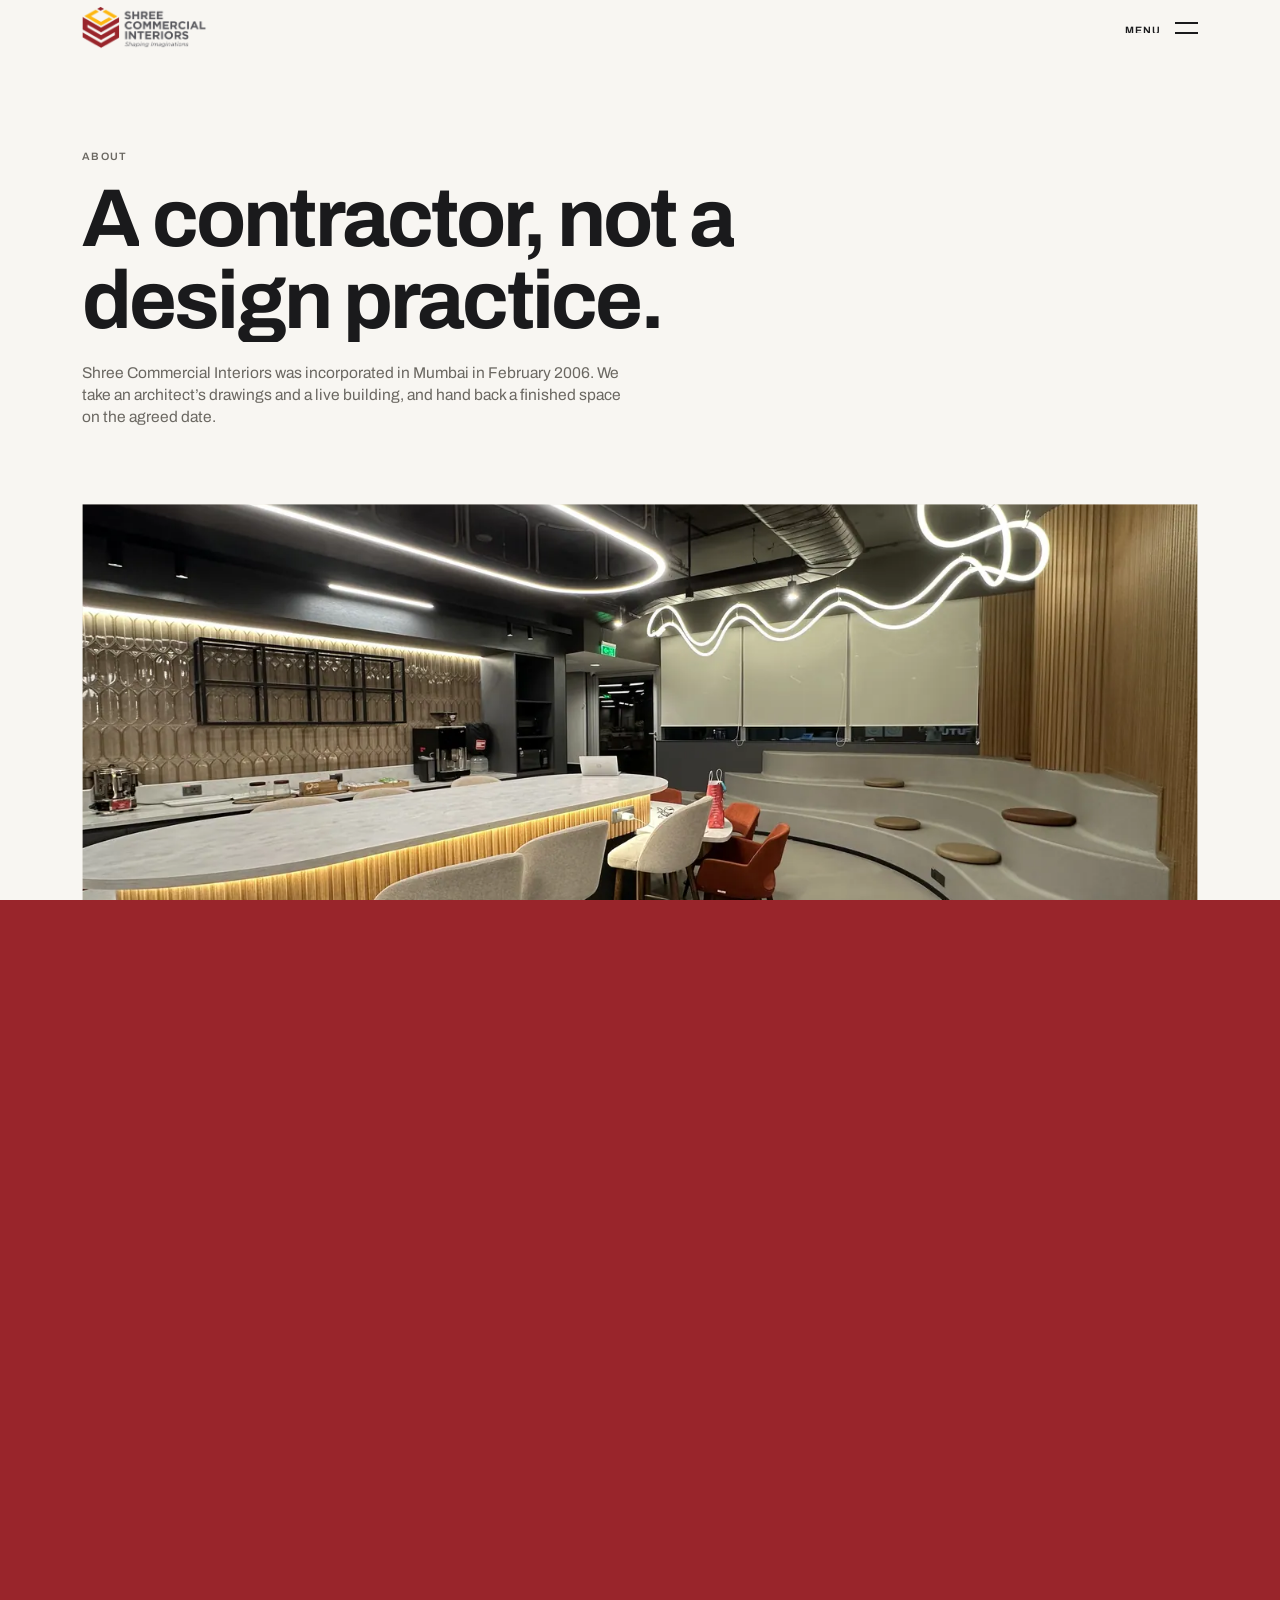
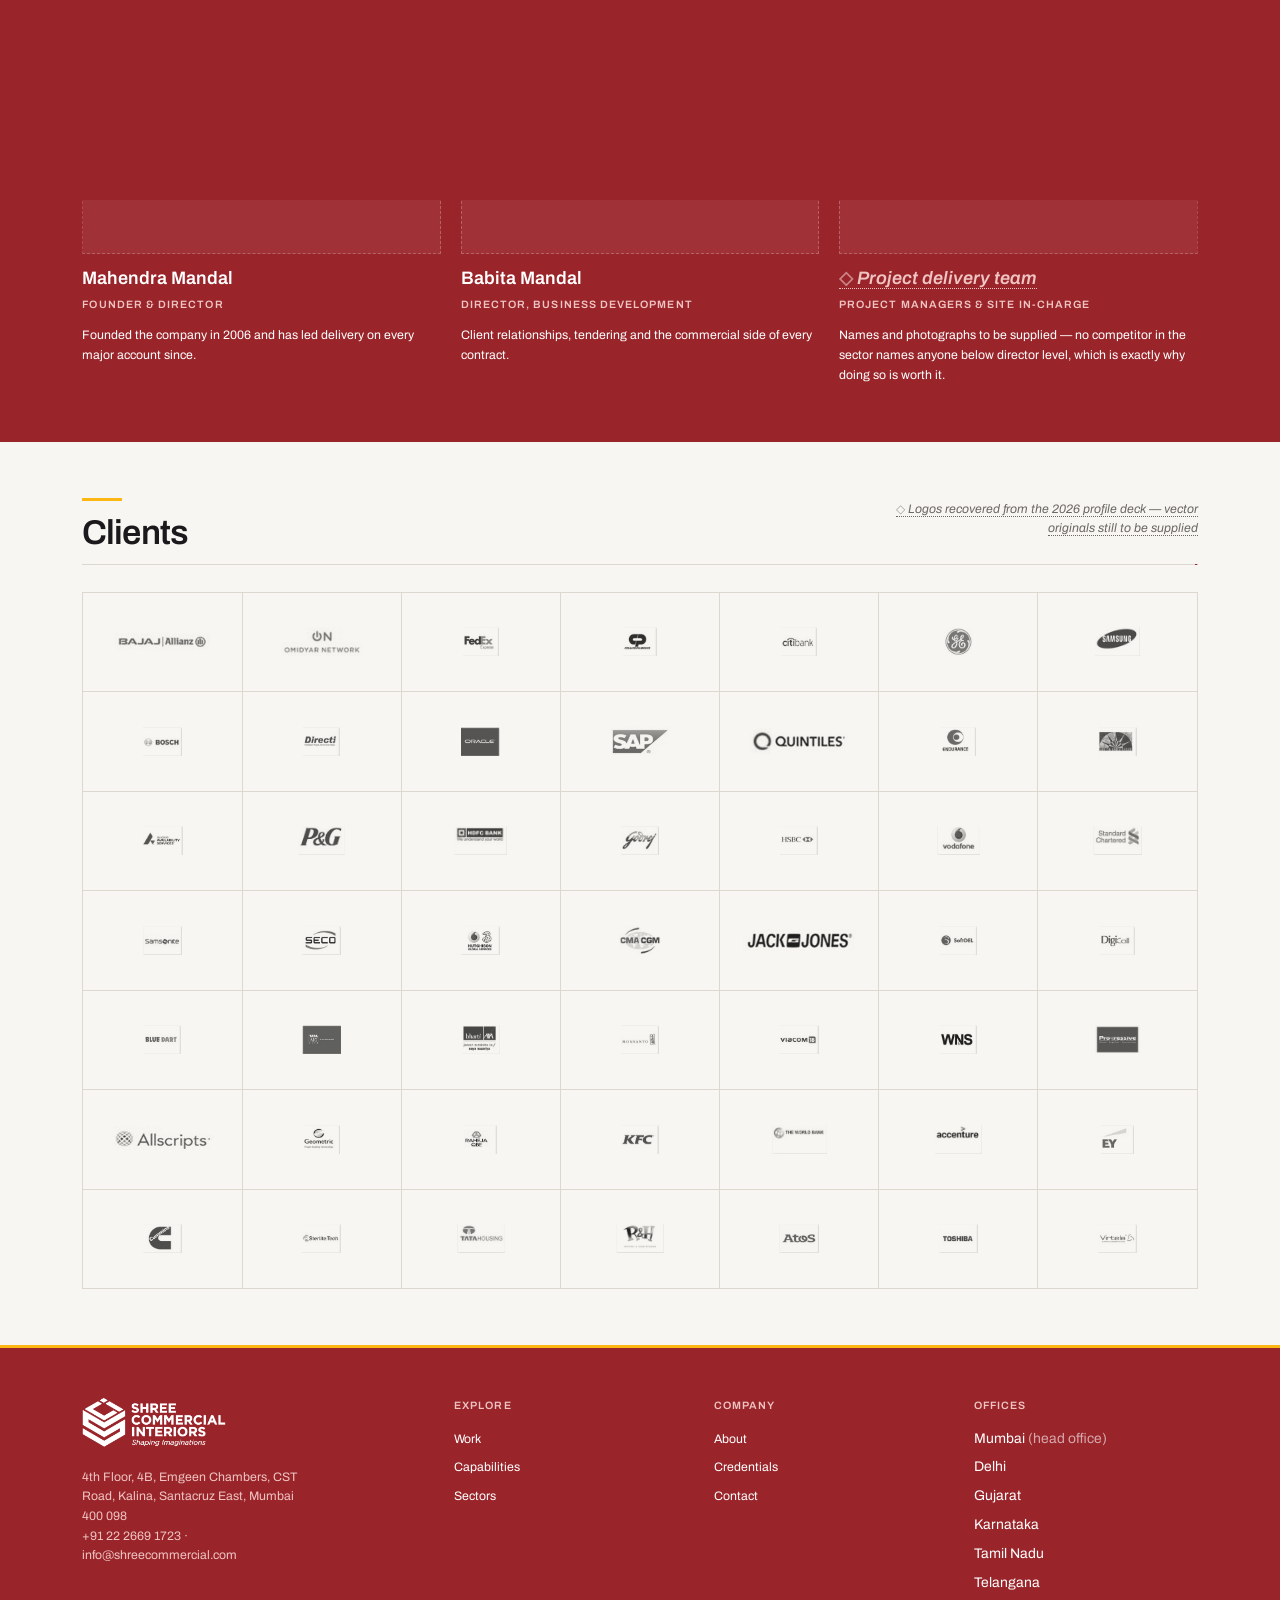
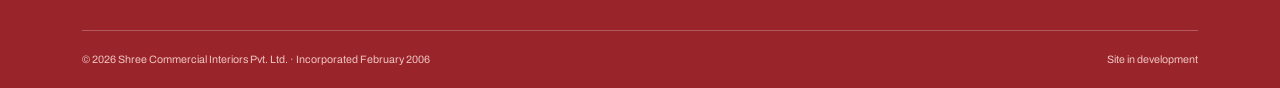
==== commit 08fe6cc7: "Add honest image placeholders for missing photography .ph-frame is the visual twin of the existing "" ====
--- a/about.html
+++ b/about.html
@@ -159,19 +159,41 @@
     </div>
     <div class="grid grid--3 rv-stagger">
       <div>
-        <h4>Mahendra Mandal</h4>
+        <div class="ph-frame" style="aspect-ratio:3/4" role="img"
+             aria-label="Placeholder — portrait of Mahendra Mandal not yet supplied">
+          <span class="ph-frame__mark" aria-hidden="true">◇</span>
+          <span class="ph-frame__label">Portrait — Mahendra Mandal</span>
+          <span class="ph-frame__spec">Portrait · min. 900px wide</span>
+        </div>
+        <h4 style="margin-top:var(--space-4)">Mahendra Mandal</h4>
         <p class="meta" style="margin-top:var(--space-2)">Founder &amp; Director</p>
         <p style="margin-top:var(--space-4);font-size:var(--fs-small)">Founded the company in 2006
           and has led delivery on every major account since.</p>
       </div>
       <div>
-        <h4>Babita Mandal</h4>
+        <div class="ph-frame" style="aspect-ratio:3/4" role="img"
+             aria-label="Placeholder — portrait of Babita Mandal not yet supplied">
+          <span class="ph-frame__mark" aria-hidden="true">◇</span>
+          <span class="ph-frame__label">Portrait — Babita Mandal</span>
+          <span class="ph-frame__spec">Portrait · min. 900px wide</span>
+        </div>
+        <h4 style="margin-top:var(--space-4)">Babita Mandal</h4>
         <p class="meta" style="margin-top:var(--space-2)">Director, Business Development</p>
         <p style="margin-top:var(--space-4);font-size:var(--fs-small)">Client relationships,
           tendering and the commercial side of every contract.</p>
       </div>
       <div>
-        <h4><span class="awaiting" title="Placeholder — awaiting content from SCIPL">Project delivery team</span></h4>
+        <!-- 3/4 like its two neighbours, deliberately. These three are peers in
+             one row; a 4/3 frame here left the third column's text starting
+             150px above the other two and the row read as a mistake. The ask
+             changes with it: the photograph has to work in a portrait slot. -->
+        <div class="ph-frame" style="aspect-ratio:3/4" role="img"
+             aria-label="Placeholder — photograph of the project delivery team not yet supplied">
+          <span class="ph-frame__mark" aria-hidden="true">◇</span>
+          <span class="ph-frame__label">Team photograph — on site</span>
+          <span class="ph-frame__spec">Portrait · min. 900px wide</span>
+        </div>
+        <h4 style="margin-top:var(--space-4)"><span class="awaiting" title="Placeholder — awaiting content from SCIPL">Project delivery team</span></h4>
         <p class="meta" style="margin-top:var(--space-2)">Project managers &amp; site in-charge</p>
         <p style="margin-top:var(--space-4);font-size:var(--fs-small)">Names and photographs to be
           supplied — no competitor in the sector names anyone below director level, which is
--- a/assets/css/site.css
+++ b/assets/css/site.css
@@ -789,6 +789,33 @@
 .awaiting{ border-bottom:1px dotted currentColor; color:var(--fg-muted); cursor:help; font-style:italic; }
 .awaiting::before{ content:'◇ '; font-style:normal; opacity:.6; }
 .field .awaiting,.ftr .awaiting{ color:var(--field-muted); }
+
+/* ------------------------------------------------------- PHOTO PLACEHOLDER --
+   The image-shaped version of .awaiting above: a framed, empty slot for a
+   photograph SCIPL has not supplied, at the slot's real aspect ratio, so a
+   screenshot never reads as finished content. Dashed border extends the same
+   "dotted = not real" vocabulary from a line of text to a whole box. Never a
+   generated or stock likeness — for a named person this is the only honest
+   option. One class, reused wherever a photograph is missing; set aspect-ratio
+   inline per slot. */
+.ph-frame{
+  position:relative; display:flex; flex-direction:column; align-items:center;
+  justify-content:center; gap:var(--space-2); text-align:center;
+  padding:var(--space-5); background:var(--bg-alt);
+  border:1px dashed var(--border); color:var(--fg-muted);
+}
+.ph-frame__mark{ font-size:1.375rem; line-height:1; opacity:.55; }
+.ph-frame__label{
+  font-size:var(--fs-small); font-style:italic;
+  border-bottom:1px dotted currentColor; padding-bottom:2px;
+}
+.ph-frame__spec{
+  font-size:var(--fs-meta); letter-spacing:var(--track-meta); text-transform:uppercase;
+  opacity:.75;
+}
+.field .ph-frame{
+  background:rgba(255,255,255,.06); border-color:var(--field-rule); color:var(--field-muted);
+}
 
 /* ============================================================ REVEAL ===== */
 /* Resting states for the entrance vocabulary. motion.js animates FROM these;
